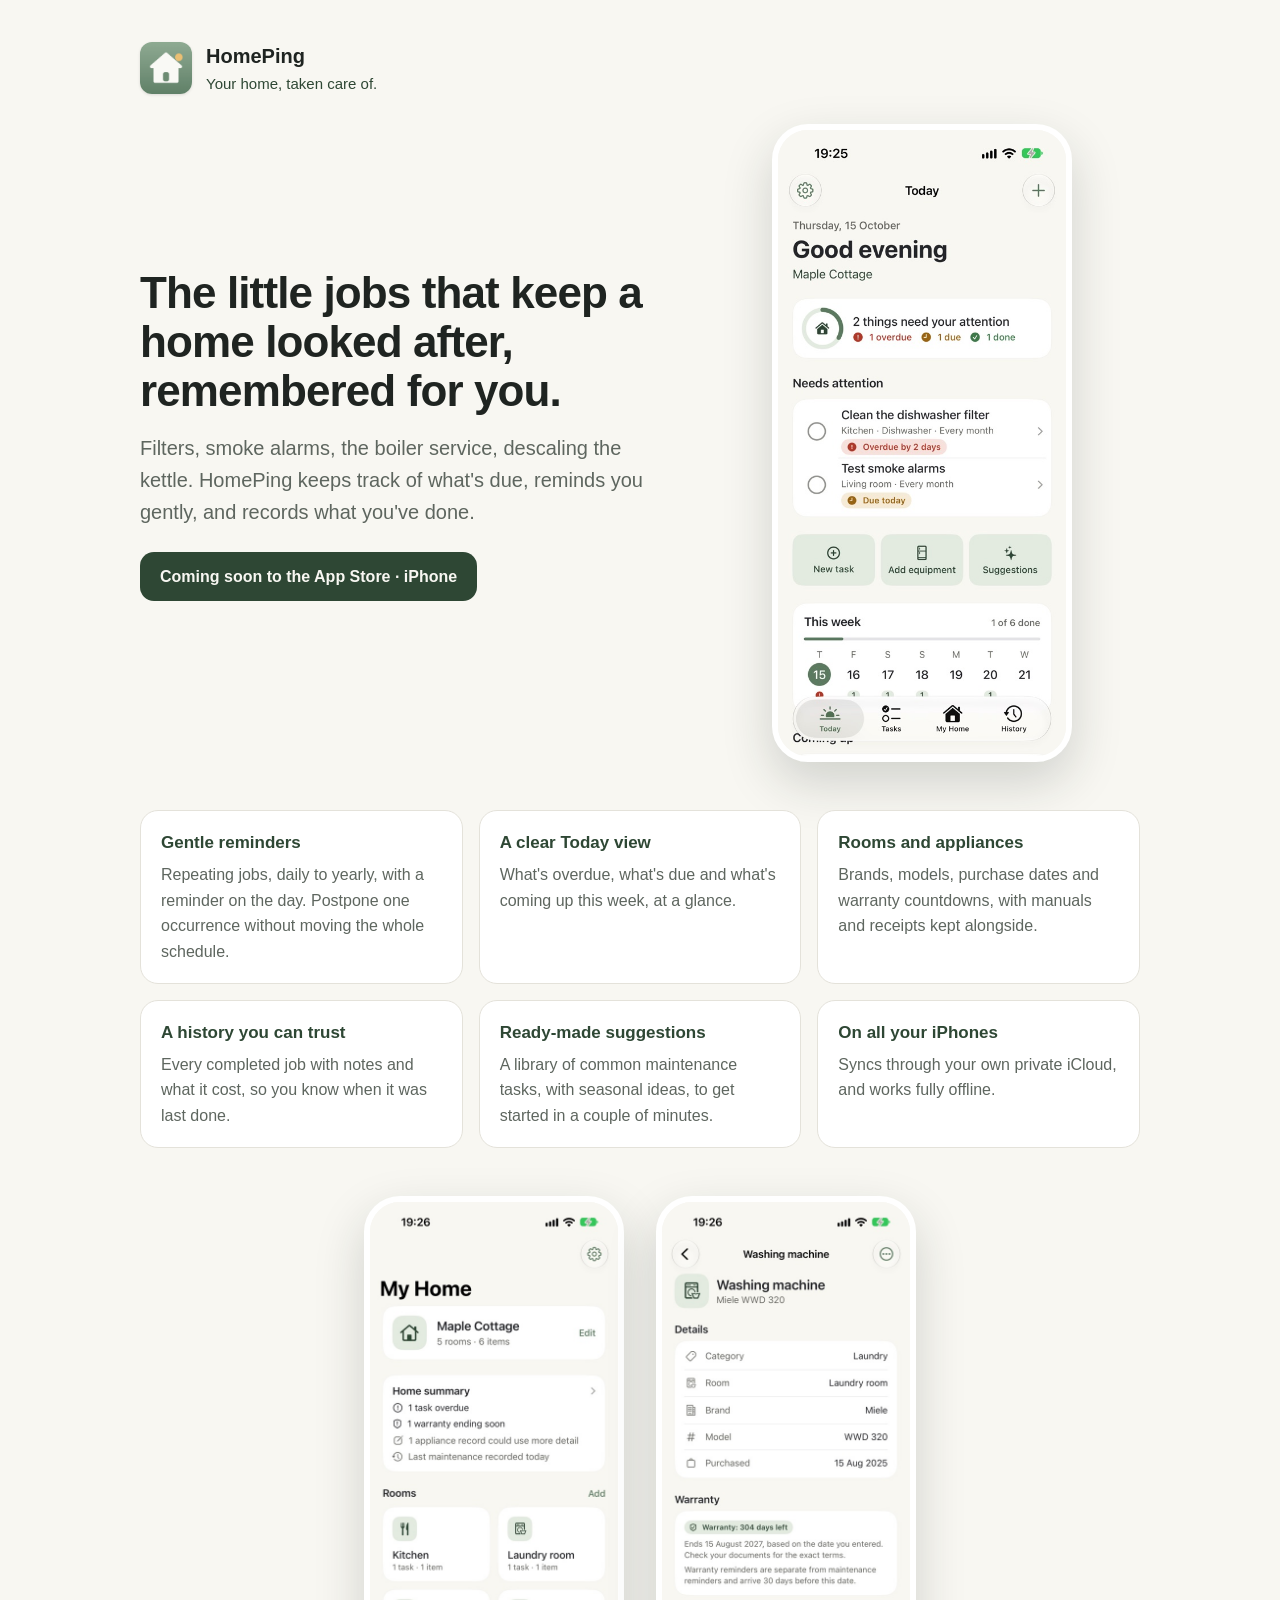
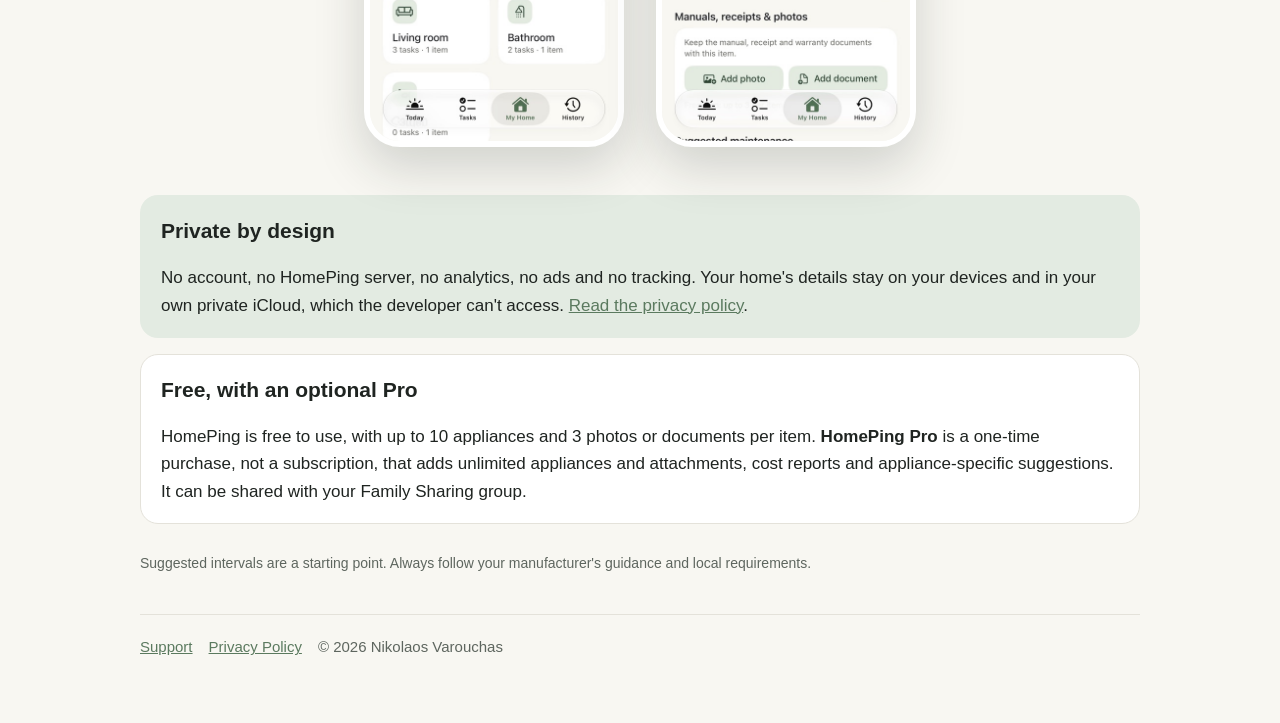
==== index.html @ d69de408 "HomePing website: landing page, privacy policy, support Co-Authored-By: Claude Opus 5.5 <noreply@ant" ====
<!doctype html>
<html lang="en">
<head>
<meta charset="utf-8">
<meta name="viewport" content="width=device-width, initial-scale=1">
<title>HomePing: Home Maintenance</title>
<meta name="description" content="HomePing reminds you of the little jobs that keep a home looked after: filters, alarms, appliances and more. Private by design, no account needed.">
<link rel="icon" href="images/app-icon.png">
<link rel="apple-touch-icon" href="images/app-icon.png">
<link rel="stylesheet" href="style.css">
</head>
<body class="home">
<main class="wide">
  <header>
    <img class="icon" src="images/app-icon.png" alt="" width="52" height="52">
    <div><div class="brand">HomePing</div><div class="tagline">Your home, taken care of.</div></div>
  </header>

  <section class="hero">
    <div class="hero-text">
      <h1>The little jobs that keep a home looked after, remembered for you.</h1>
      <p class="lead">Filters, smoke alarms, the boiler service, descaling the kettle. HomePing keeps track of what's due, reminds you gently, and records what you've done.</p>
      <p class="cta"><span class="badge-soon">Coming soon to the App Store · iPhone</span></p>
    </div>
    <div class="hero-shot">
      <img class="shot" src="images/01-today.jpg" alt="HomePing's Today screen showing tasks that need attention and the week ahead" width="402" height="874">
    </div>
  </section>

  <section class="features">
    <div class="feature">
      <h3>Gentle reminders</h3>
      <p>Repeating jobs, daily to yearly, with a reminder on the day. Postpone one occurrence without moving the whole schedule.</p>
    </div>
    <div class="feature">
      <h3>A clear Today view</h3>
      <p>What's overdue, what's due and what's coming up this week, at a glance.</p>
    </div>
    <div class="feature">
      <h3>Rooms and appliances</h3>
      <p>Brands, models, purchase dates and warranty countdowns, with manuals and receipts kept alongside.</p>
    </div>
    <div class="feature">
      <h3>A history you can trust</h3>
      <p>Every completed job with notes and what it cost, so you know when it was last done.</p>
    </div>
    <div class="feature">
      <h3>Ready-made suggestions</h3>
      <p>A library of common maintenance tasks, with seasonal ideas, to get started in a couple of minutes.</p>
    </div>
    <div class="feature">
      <h3>On all your iPhones</h3>
      <p>Syncs through your own private iCloud, and works fully offline.</p>
    </div>
  </section>

  <section class="gallery" aria-label="Screenshots">
    <img class="shot" src="images/04-my-home.jpg" alt="My Home: home summary and rooms" width="402" height="874" loading="lazy">
    <img class="shot" src="images/06-appliance-detail.jpg" alt="An appliance with its details and warranty countdown" width="402" height="874" loading="lazy">
  </section>

  <section class="card privacy-card">
    <h2>Private by design</h2>
    <p>No account, no HomePing server, no analytics, no ads and no tracking. Your home's details stay on your devices and in your own private iCloud, which the developer can't access. <a href="privacy.html">Read the privacy policy</a>.</p>
  </section>

  <section class="card">
    <h2>Free, with an optional Pro</h2>
    <p>HomePing is free to use, with up to 10 appliances and 3 photos or documents per item. <strong>HomePing Pro</strong> is a one-time purchase, not a subscription, that adds unlimited appliances and attachments, cost reports and appliance-specific suggestions. It can be shared with your Family Sharing group.</p>
  </section>

  <p class="fineprint">Suggested intervals are a starting point. Always follow your manufacturer's guidance and local requirements.</p>

  <nav><a href="support.html">Support</a><a href="privacy.html">Privacy Policy</a><span>© 2026 Nikolaos Varouchas</span></nav>
</main>
</body>
</html>
---- style.css ----
:root {
  --bg: #F8F7F2;
  --card: #FFFFFF;
  --text: #1F2421;
  --muted: #5E665F;
  --primary: #5B7A5F;
  --forest: #2E4734;
  --soft: #E3EBE2;
  --line: #E4E2DA;
}
@media (prefers-color-scheme: dark) {
  :root {
    --bg: #121411;
    --card: #1C1F1B;
    --text: #ECEEE9;
    --muted: #A3ABA2;
    --primary: #8FB293;
    --forest: #B5D1B7;
    --soft: #26302A;
    --line: #2C312B;
  }
}
* { box-sizing: border-box; }
body {
  margin: 0;
  background: var(--bg);
  color: var(--text);
  font: 17px/1.6 -apple-system, BlinkMacSystemFont, "SF Pro Text", "Helvetica Neue", Arial, sans-serif;
  -webkit-text-size-adjust: 100%;
}
main { max-width: 720px; margin: 0 auto; padding: 40px 20px 64px; }
header { display: flex; align-items: center; gap: 14px; margin-bottom: 28px; }
.icon { width: 52px; height: 52px; border-radius: 12px; flex: none; box-shadow: 0 1px 3px rgba(0,0,0,.12); }
.brand { font-weight: 700; font-size: 20px; }
.tagline { color: var(--forest); font-size: 15px; }
h1 { font-size: 32px; line-height: 1.2; margin: 0 0 6px; }
.updated { color: var(--muted); font-size: 15px; margin: 0 0 24px; }
h2 { font-size: 21px; margin: 32px 0 8px; }
h3 { font-size: 17px; margin: 20px 0 4px; }
p, li { color: var(--text); }
ul { padding-left: 22px; }
li { margin: 4px 0; }
a { color: var(--primary); }
.card {
  background: var(--card); border: 1px solid var(--line); border-radius: 18px;
  padding: 18px 20px; margin: 16px 0;
}
.card p:first-child { margin-top: 0; }
.card p:last-child { margin-bottom: 0; }
nav { margin-top: 40px; padding-top: 20px; border-top: 1px solid var(--line); color: var(--muted); font-size: 15px; }
nav a { margin-right: 16px; }

/* Landing page */
main.wide { max-width: 1040px; }
.hero { display: grid; grid-template-columns: 1.2fr 1fr; gap: 40px; align-items: center; margin: 8px 0 48px; }
.hero h1 { font-size: 44px; line-height: 1.12; letter-spacing: -0.02em; margin-bottom: 16px; }
.lead { font-size: 20px; color: var(--muted); margin: 0 0 24px; }
.badge-soon {
  display: inline-block; background: var(--forest); color: var(--bg);
  padding: 12px 20px; border-radius: 14px; font-weight: 600; font-size: 16px;
}
.hero-shot { display: flex; justify-content: center; }
.shot {
  width: 100%; max-width: 300px; height: auto; border-radius: 36px;
  border: 6px solid var(--card); box-shadow: 0 20px 50px rgba(30, 40, 32, .18);
  background: var(--card);
}
.features { display: grid; grid-template-columns: repeat(3, 1fr); gap: 16px; margin: 0 0 48px; }
.feature { background: var(--card); border: 1px solid var(--line); border-radius: 18px; padding: 18px 20px; }
.feature h3 { margin: 0 0 6px; color: var(--forest); }
.feature p { margin: 0; color: var(--muted); font-size: 16px; }
.gallery { display: flex; justify-content: center; gap: 32px; margin: 0 0 48px; }
.gallery .shot { max-width: 260px; }
.card h2 { margin-top: 0; }
.privacy-card { background: var(--soft); border-color: transparent; }
.fineprint { color: var(--muted); font-size: 14px; margin-top: 28px; }
nav span { color: var(--muted); }
@media (max-width: 760px) {
  .hero { grid-template-columns: 1fr; gap: 28px; }
  .hero h1 { font-size: 32px; }
  .lead { font-size: 18px; }
  .features { grid-template-columns: 1fr; }
  .gallery { gap: 16px; }
  .gallery .shot { max-width: 46%; border-radius: 24px; border-width: 4px; }
  .shot { max-width: 260px; }
}
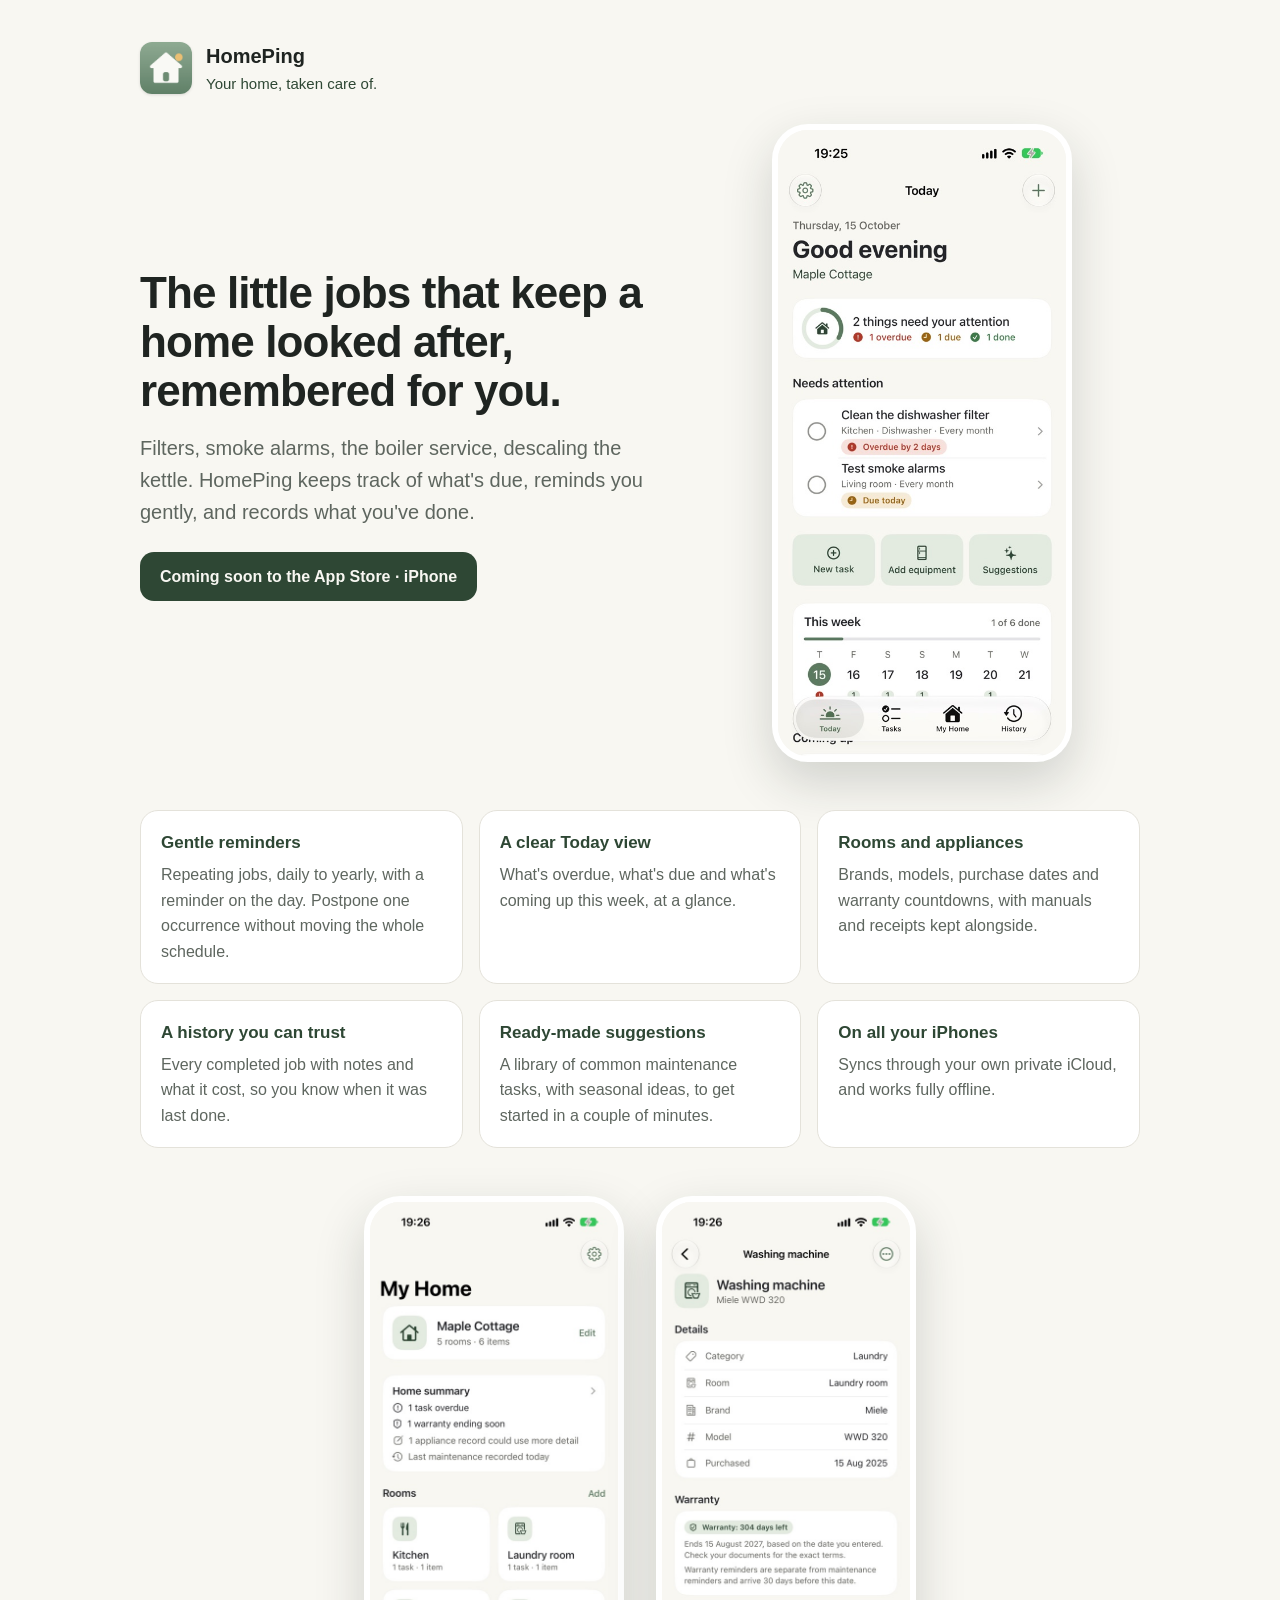
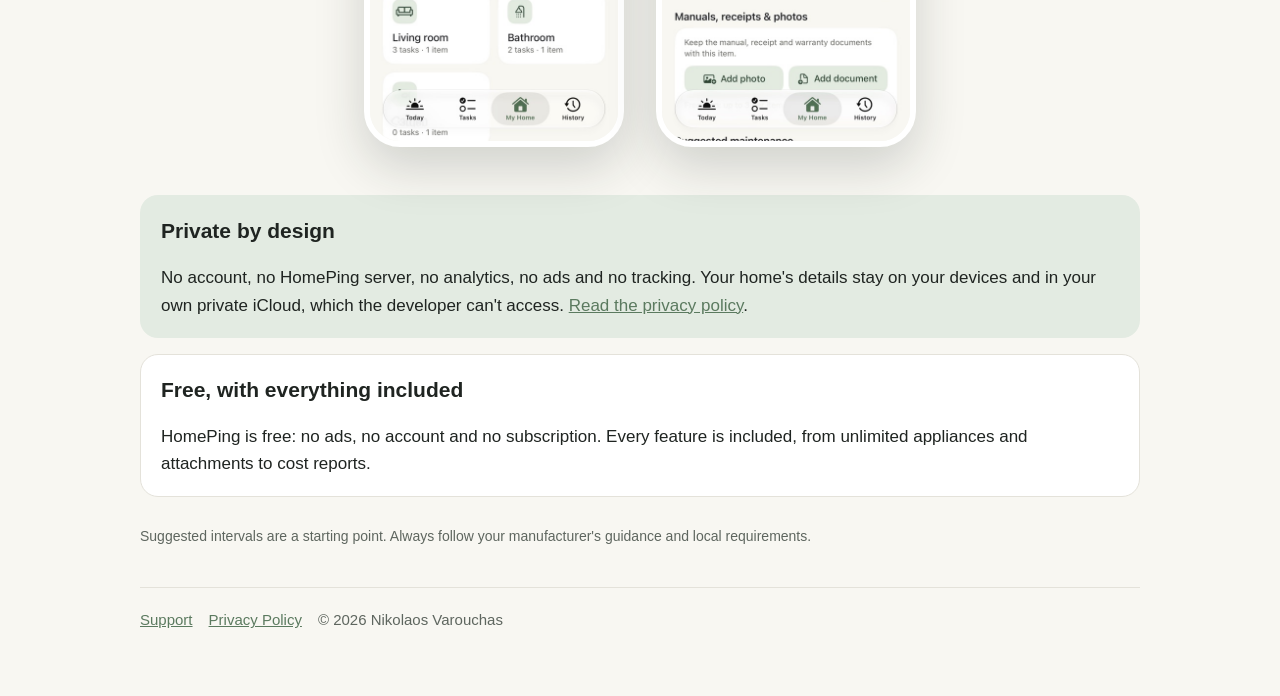
==== commit 27888499: "Version 1.0 is free with everything included; remove Pro from the site Co-Authored-By: Claude Opus 5" ====
--- a/index.html
+++ b/index.html
@@ -65,8 +65,8 @@
   </section>
 
   <section class="card">
-    <h2>Free, with an optional Pro</h2>
-    <p>HomePing is free to use, with up to 10 appliances and 3 photos or documents per item. <strong>HomePing Pro</strong> is a one-time purchase, not a subscription, that adds unlimited appliances and attachments, cost reports and appliance-specific suggestions. It can be shared with your Family Sharing group.</p>
+    <h2>Free, with everything included</h2>
+    <p>HomePing is free: no ads, no account and no subscription. Every feature is included, from unlimited appliances and attachments to cost reports.</p>
   </section>
 
   <p class="fineprint">Suggested intervals are a starting point. Always follow your manufacturer's guidance and local requirements.</p>
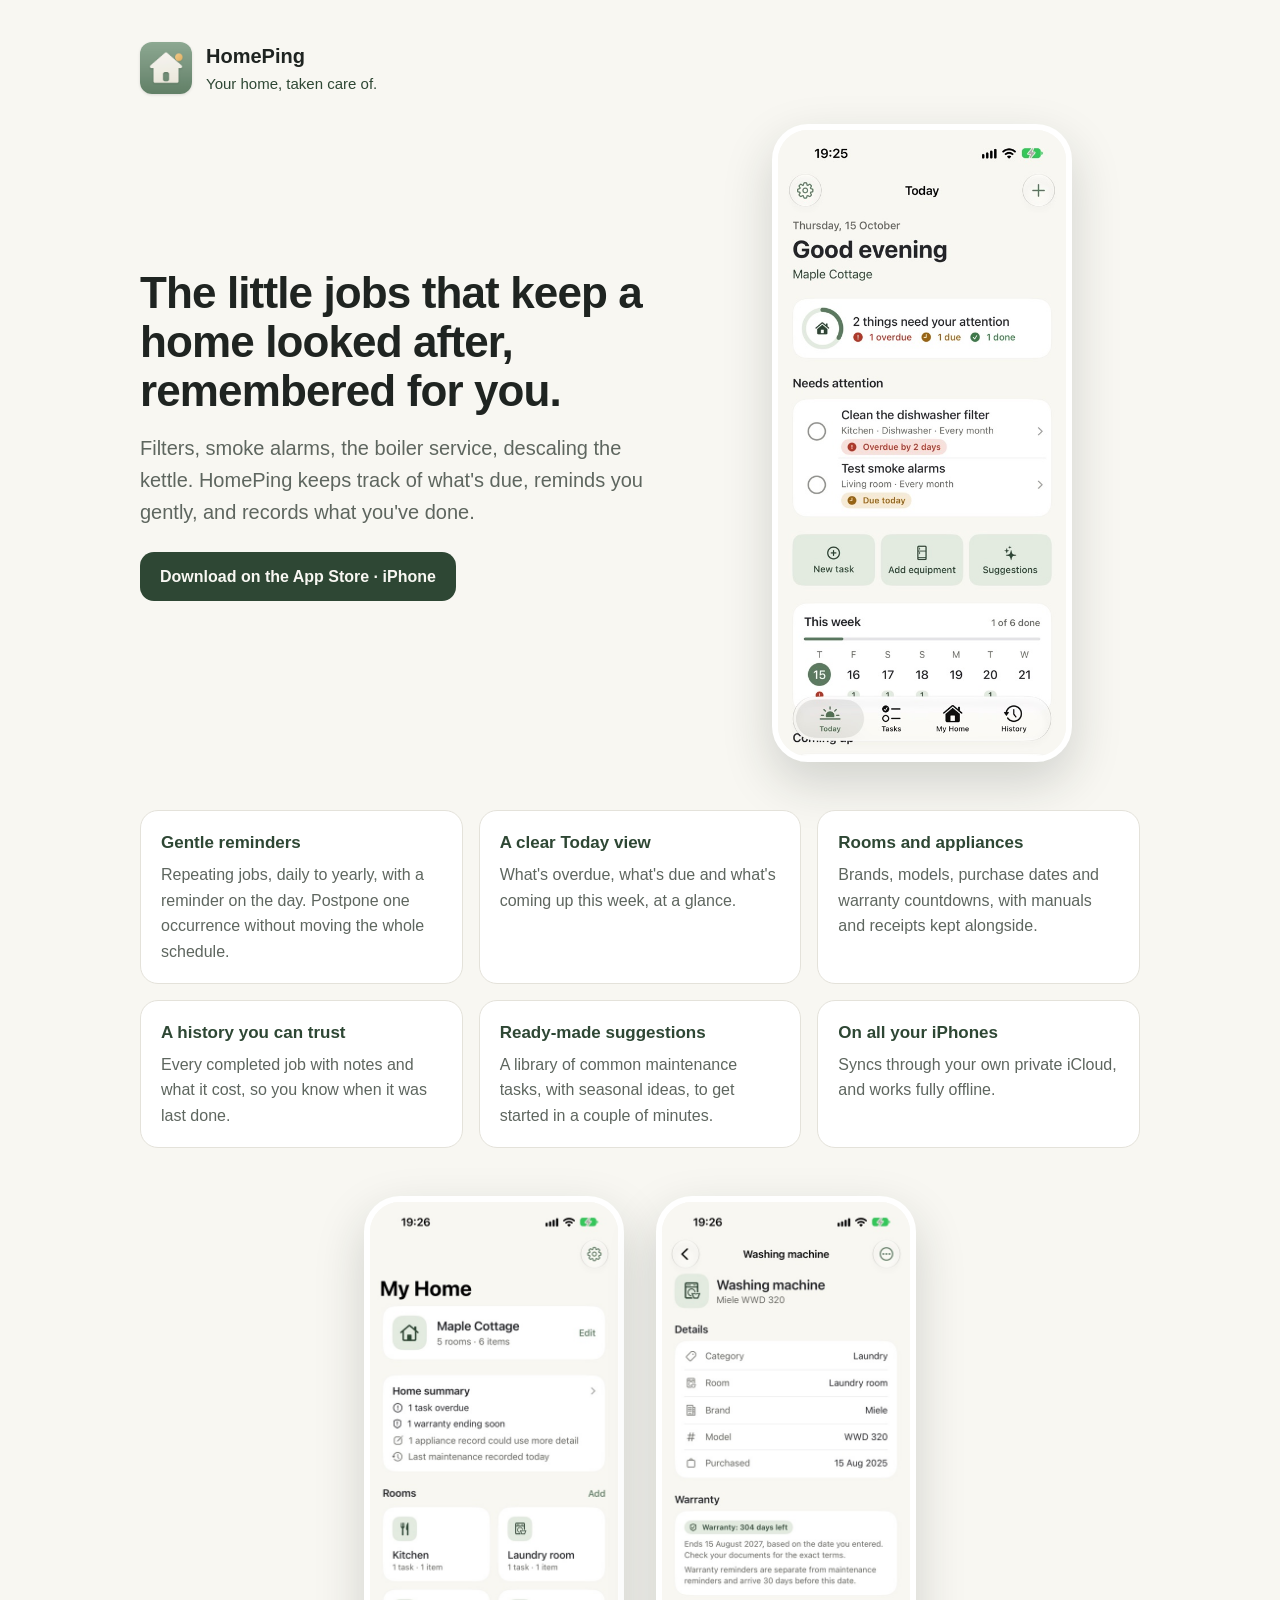
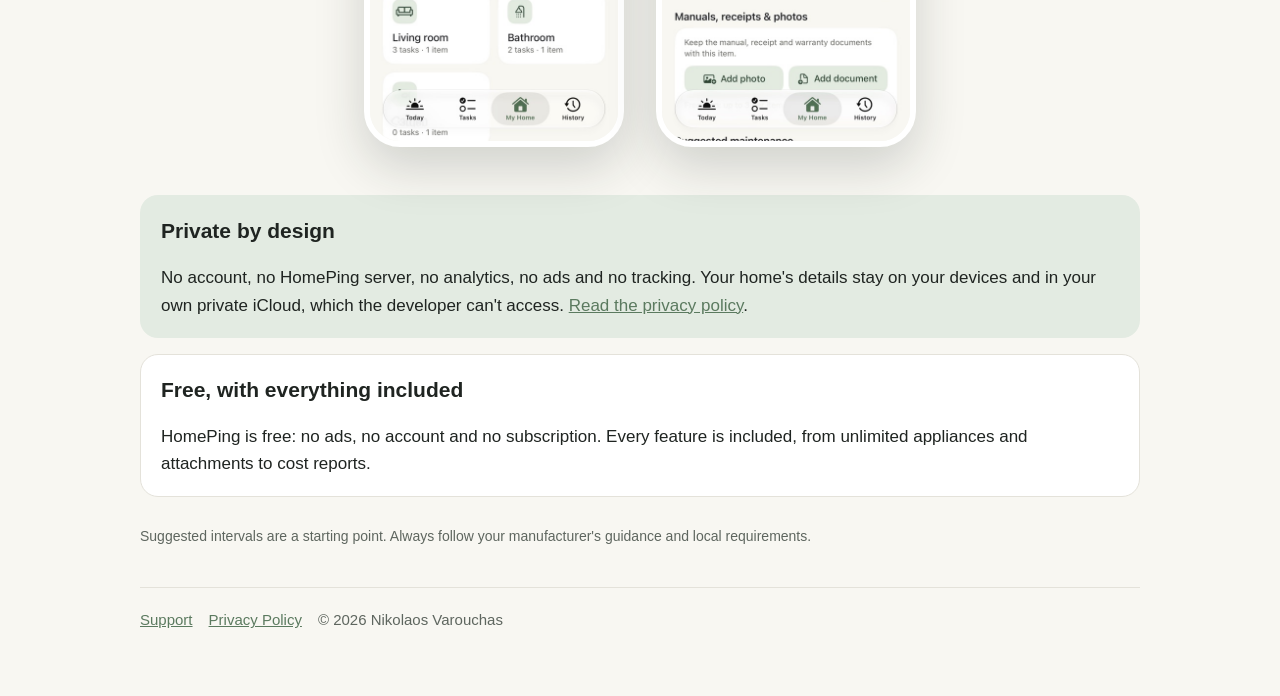
==== commit 6aadd5fd: "Link to HomePing on the App Store Replace the coming-soon badge with a Download on the App Store lin" ====
--- a/index.html
+++ b/index.html
@@ -6,6 +6,7 @@
 <title>HomePing: Home Maintenance</title>
 <meta name="description" content="HomePing reminds you of the little jobs that keep a home looked after: filters, alarms, appliances and more. Private by design, no account needed.">
 <link rel="icon" href="images/app-icon.png">
+<meta name="apple-itunes-app" content="app-id=6822389149">
 <link rel="apple-touch-icon" href="images/app-icon.png">
 <link rel="stylesheet" href="style.css">
 </head>
@@ -20,7 +21,7 @@
     <div class="hero-text">
       <h1>The little jobs that keep a home looked after, remembered for you.</h1>
       <p class="lead">Filters, smoke alarms, the boiler service, descaling the kettle. HomePing keeps track of what's due, reminds you gently, and records what you've done.</p>
-      <p class="cta"><span class="badge-soon">Coming soon to the App Store · iPhone</span></p>
+      <p class="cta"><a class="badge-store" href="https://apps.apple.com/app/id6822389149">Download on the App Store · iPhone</a></p>
     </div>
     <div class="hero-shot">
       <img class="shot" src="images/01-today.jpg" alt="HomePing's Today screen showing tasks that need attention and the week ahead" width="402" height="874">
--- a/style.css
+++ b/style.css
@@ -55,10 +55,12 @@
 .hero { display: grid; grid-template-columns: 1.2fr 1fr; gap: 40px; align-items: center; margin: 8px 0 48px; }
 .hero h1 { font-size: 44px; line-height: 1.12; letter-spacing: -0.02em; margin-bottom: 16px; }
 .lead { font-size: 20px; color: var(--muted); margin: 0 0 24px; }
-.badge-soon {
+.badge-store {
   display: inline-block; background: var(--forest); color: var(--bg);
   padding: 12px 20px; border-radius: 14px; font-weight: 600; font-size: 16px;
+  text-decoration: none;
 }
+.badge-store:hover { background: var(--primary); }
 .hero-shot { display: flex; justify-content: center; }
 .shot {
   width: 100%; max-width: 300px; height: auto; border-radius: 36px;
